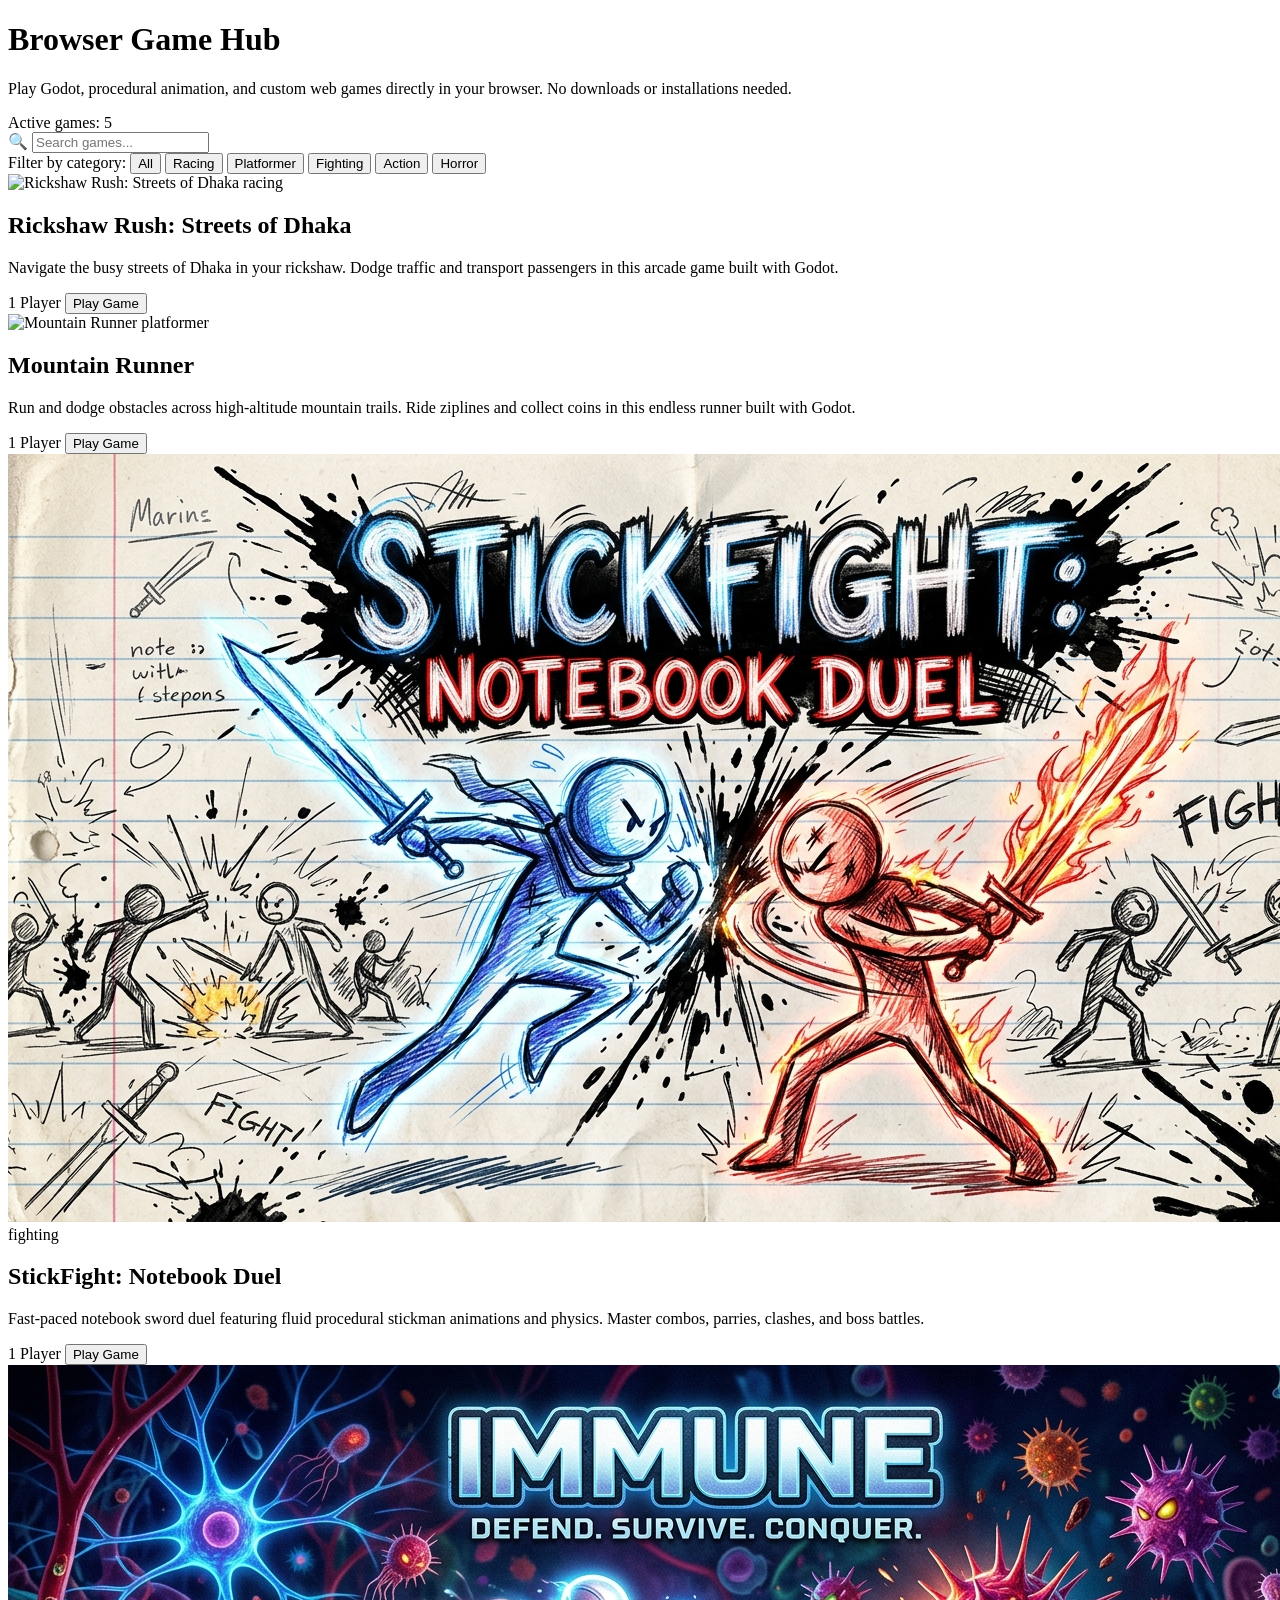
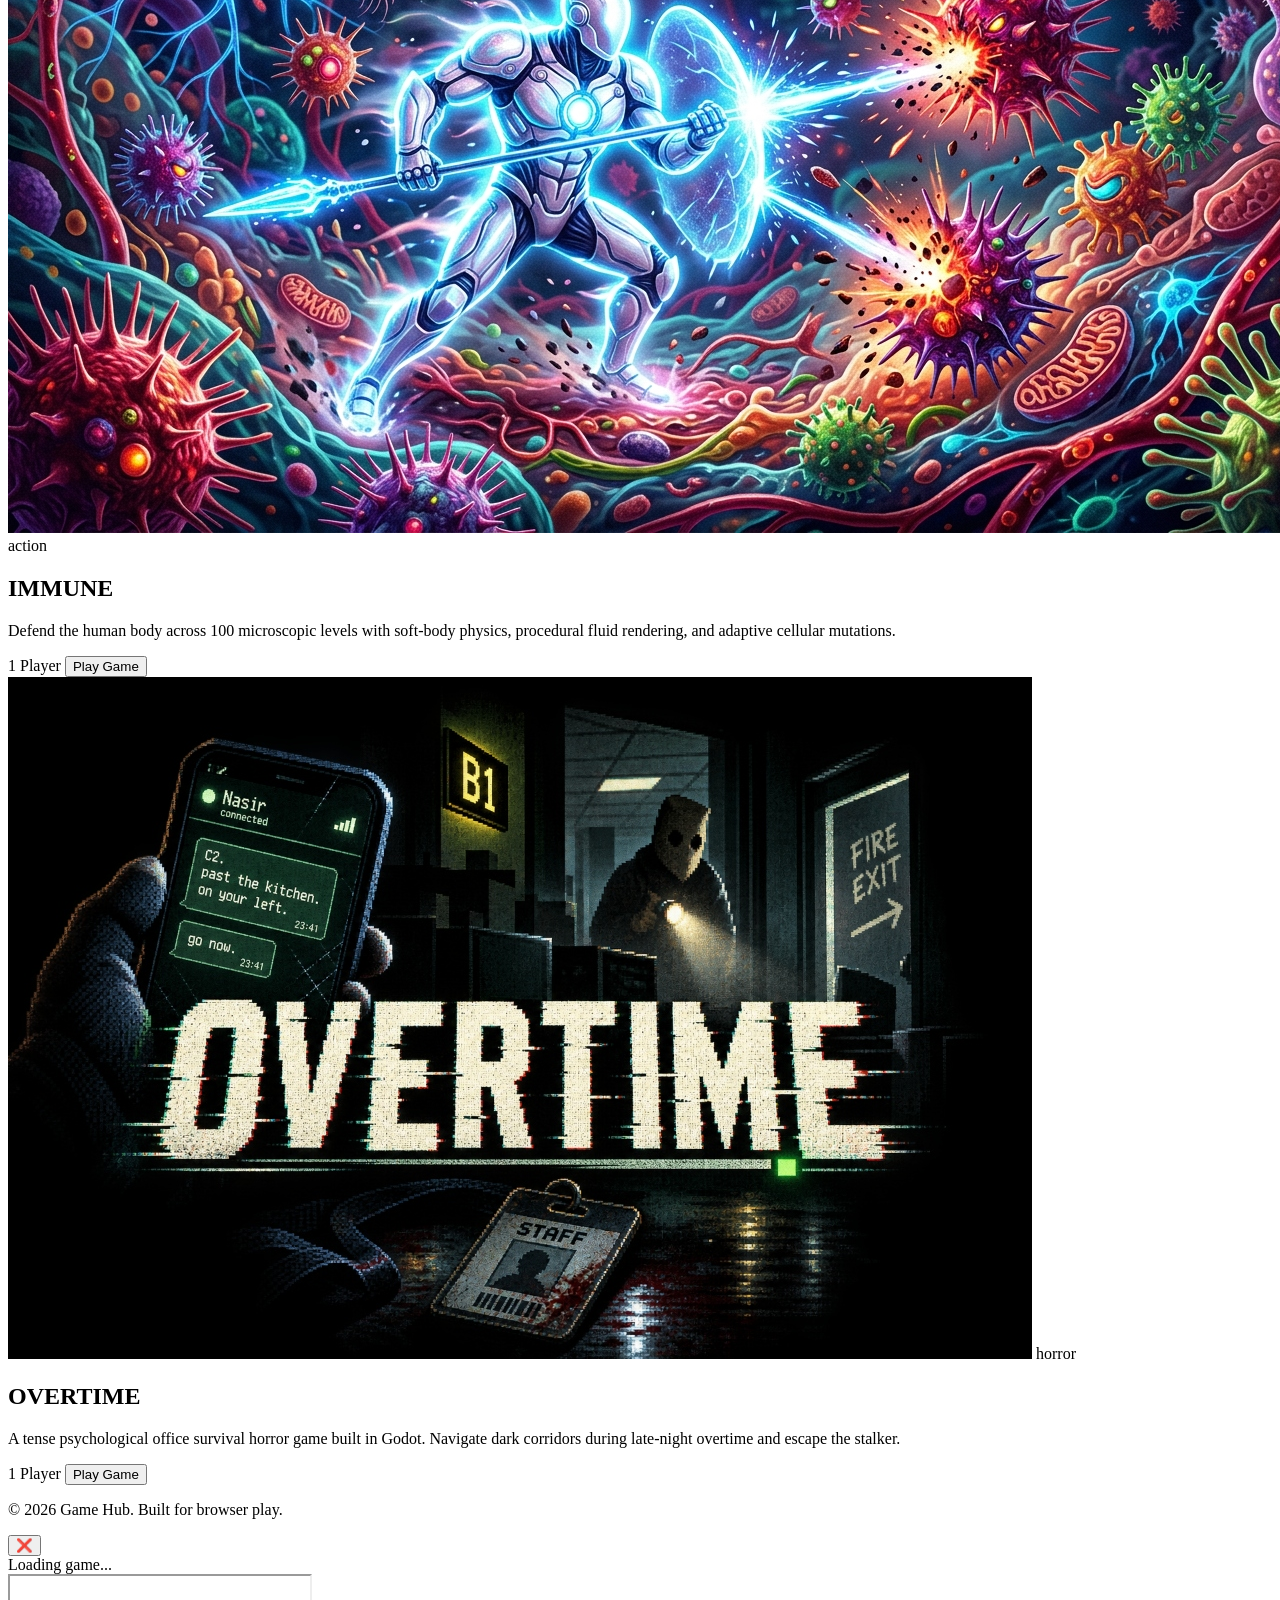
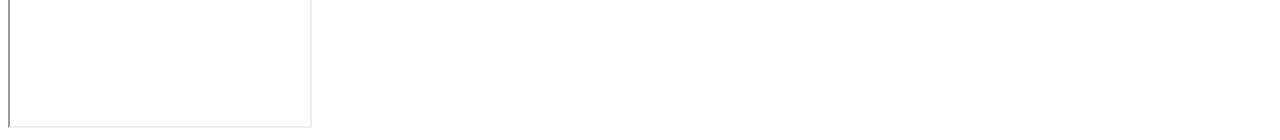
==== index.html @ 282339dc "Add Immune, StickFight, and OVERTIME games to Game Hub with updated covers and server fixes" ====
<!DOCTYPE html>
<html lang="en">
<head>
  <meta charset="UTF-8">
  <meta name="viewport" content="width=device-width, initial-scale=1.0">
  <meta name="description" content="Play Godot, procedural animation, and custom web games directly in your browser. A clean, modern hub for game creators and players.">
  <meta name="author" content="Game Hub Developer">
  <title>Browser Game Hub</title>
  
  <!-- Clean Favicon -->
  <link rel="icon" type="image/png" href="Rick crash/rikcrash.icon.png">
  
  <!-- Clean Inter Font -->
  <link rel="stylesheet" href="https://fonts.googleapis.com/css2?family=Inter:wght@400;500;600;700&display=swap">
  
  <!-- CSS Stylesheet -->
  <link rel="stylesheet" href="styles.css">
</head>
<body>
  
  <div class="container">
    <!-- Header -->
    <header>
      <h1>Browser Game Hub</h1>
      <p class="subtitle">Play Godot, procedural animation, and custom web games directly in your browser. No downloads or installations needed.</p>
    </header>

    <!-- Status Bar -->
    <section class="arcade-status-bar" aria-label="System status">
      <div class="live-stats">
        Active games: <span id="activeCount">5</span>
      </div>
    </section>

    <!-- Search and Filters -->
    <section class="control-panel" aria-label="Search and filter controls">
      <div class="search-wrapper">
        <span class="search-icon">🔍</span>
        <input type="text" id="searchInput" class="search-input" placeholder="Search games..." aria-label="Search games by title, description or category">
      </div>
      
      <div class="category-filters">
        <span class="filter-label">Filter by category:</span>
        <button class="arcade-btn active" data-category="all">All</button>
        <button class="arcade-btn" data-category="racing">Racing</button>
        <button class="arcade-btn" data-category="platformer">Platformer</button>
        <button class="arcade-btn" data-category="fighting">Fighting</button>
        <button class="arcade-btn" data-category="action">Action</button>
        <button class="arcade-btn" data-category="horror">Horror</button>
      </div>
    </section>

    <!-- Dynamic Grid of Game Cards -->
    <main class="game-grid" id="gameGrid" aria-label="Available games">
      <!-- Game cards will be injected here via app.js -->
    </main>

    <!-- Footer -->
    <footer>
      <p>© 2026 Game Hub. Built for browser play.</p>
    </footer>
  </div>

  <!-- Game Play Modal Overlay -->
  <div class="modal-overlay" id="modalOverlay" role="dialog" aria-modal="true" aria-hidden="true" aria-labelledby="cabinetTitle">
    <div class="arcade-cabinet-container">
      
      <!-- Modal Close Button -->
      <div class="cabinet-header">
        <button class="cabinet-btn" id="btnCloseModal" title="Close" aria-label="Close game overlay">❌</button>
      </div>

      <!-- Play Screen Iframe -->
      <div class="cabinet-screen-wrapper">
        <div class="cabinet-loading" id="cabinetLoading">
          <div class="loader-spinner"></div>
          <div class="loader-text">Loading game...</div>
        </div>
        <iframe src="about:blank" id="gameIframe" class="game-iframe" allow="autoplay; fullscreen; gamepad" tabindex="0"></iframe>
      </div>

    </div>
  </div>

  <!-- Main Application Logic -->
  <script src="app.js"></script>
</body>
</html>
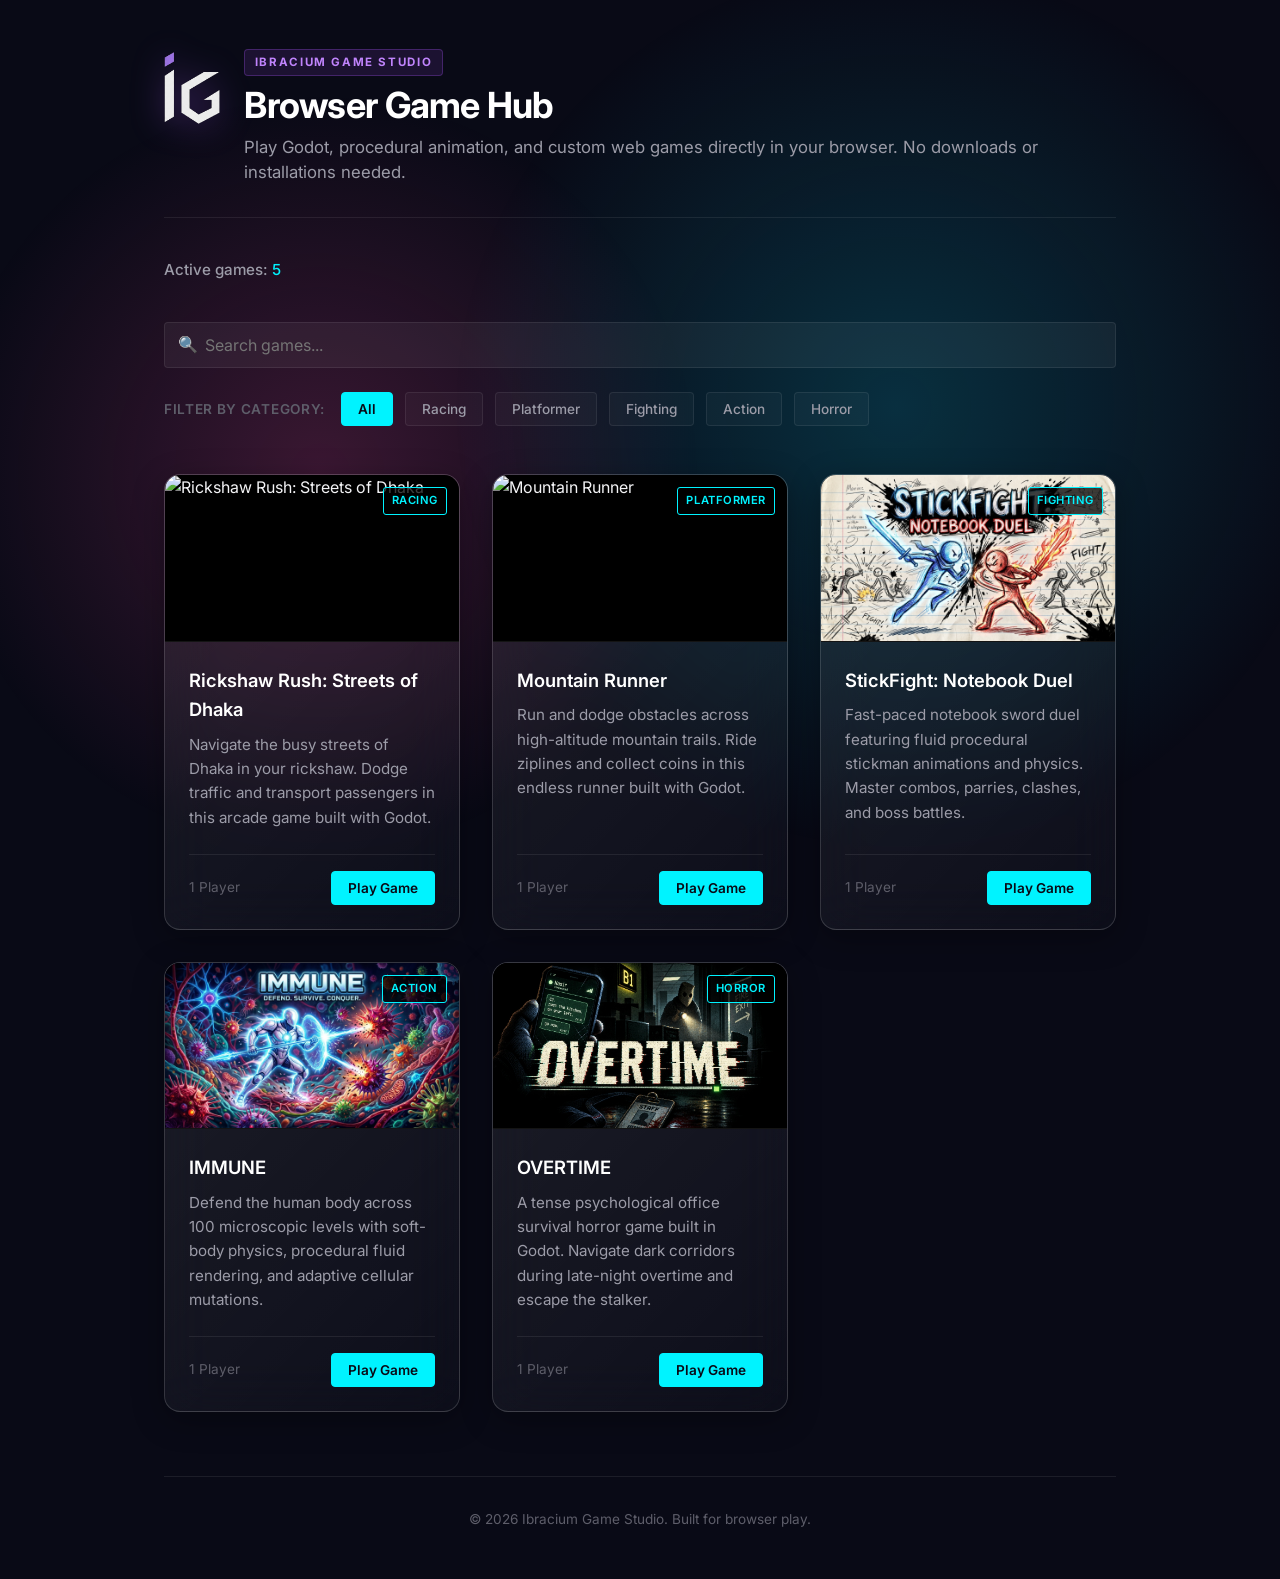
==== commit 6b4d60a4: "Add Ibracium Game Studio branding, meta icons, and responsive header" ====
--- a/index.html
+++ b/index.html
@@ -7,8 +7,18 @@
   <meta name="author" content="Game Hub Developer">
   <title>Browser Game Hub</title>
   
-  <!-- Clean Favicon -->
-  <link rel="icon" type="image/png" href="Rick crash/rikcrash.icon.png">
+  <!-- Meta Icons & Favicons -->
+  <link rel="icon" type="image/png" sizes="32x32" href="favicon-32x32.png">
+  <link rel="icon" type="image/png" sizes="192x192" href="favicon-192x192.png">
+  <link rel="apple-touch-icon" sizes="180x180" href="apple-touch-icon.png">
+  <link rel="shortcut icon" href="favicon.ico">
+
+  <!-- Open Graph & Meta Media -->
+  <meta property="og:title" content="Browser Game Hub - Ibracium Game Studio">
+  <meta property="og:description" content="Play Godot, procedural animation, and custom web games directly in your browser.">
+  <meta property="og:image" content="ibracium-logo.png">
+  <meta name="twitter:card" content="summary_large_image">
+  <meta name="twitter:image" content="ibracium-logo.png">
   
   <!-- Clean Inter Font -->
   <link rel="stylesheet" href="https://fonts.googleapis.com/css2?family=Inter:wght@400;500;600;700&display=swap">
@@ -20,9 +30,17 @@
   
   <div class="container">
     <!-- Header -->
-    <header>
-      <h1>Browser Game Hub</h1>
-      <p class="subtitle">Play Godot, procedural animation, and custom web games directly in your browser. No downloads or installations needed.</p>
+    <header class="hub-header">
+      <div class="header-brand">
+        <div class="header-logo-box">
+          <img src="ibracium-mark.png" alt="Ibracium Game Studio" class="header-logo">
+        </div>
+        <div class="header-content">
+          <div class="studio-badge">IBRACIUM GAME STUDIO</div>
+          <h1>Browser Game Hub</h1>
+          <p class="subtitle">Play Godot, procedural animation, and custom web games directly in your browser. No downloads or installations needed.</p>
+        </div>
+      </div>
     </header>
 
     <!-- Status Bar -->
@@ -57,7 +75,7 @@
 
     <!-- Footer -->
     <footer>
-      <p>© 2026 Game Hub. Built for browser play.</p>
+      <p>© 2026 Ibracium Game Studio. Built for browser play.</p>
     </footer>
   </div>
 
--- a/styles.css
+++ b/styles.css
@@ -0,0 +1,649 @@
+/* Import clean, readable font */
+@import url('https://fonts.googleapis.com/css2?family=Inter:wght@400;500;600;700&display=swap');
+
+:root {
+  /* Flat Color System */
+  --bg-main: #090a16; /* Deep midnight navy blue */
+  --bg-card: rgba(255, 255, 255, 0.03);
+  --bg-input: rgba(255, 255, 255, 0.05);
+  --border-color: rgba(255, 255, 255, 0.08);
+  
+  /* Single Accent Color */
+  --accent-color: #00f3ff;
+  --accent-hover: #00b8c7;
+  
+  /* Text System */
+  --text-main: #f3f3f5;
+  --text-secondary: #9c9ca8;
+  --text-muted: #5e5e6a;
+  
+  /* Fonts */
+  --font-family: 'Inter', system-ui, -apple-system, BlinkMacSystemFont, "Segoe UI", Roboto, sans-serif;
+}
+
+* {
+  box-sizing: border-box;
+  margin: 0;
+  padding: 0;
+}
+
+body {
+  background-color: var(--bg-main);
+  color: var(--text-main);
+  font-family: var(--font-family);
+  font-size: 16px;
+  line-height: 1.6;
+  overflow-x: hidden;
+  position: relative;
+  min-height: 100vh;
+}
+
+/* Glowing background blobs for glass refraction */
+body::before {
+  content: "";
+  position: fixed;
+  top: 10%;
+  left: -5%;
+  width: 60vw;
+  height: 60vw;
+  background: radial-gradient(circle, rgba(236, 72, 153, 0.22) 0%, rgba(236, 72, 153, 0) 70%); /* Glowing pink/magenta blob */
+  z-index: -2;
+  pointer-events: none;
+}
+
+body::after {
+  content: "";
+  position: fixed;
+  bottom: 5%;
+  right: -5%;
+  width: 70vw;
+  height: 70vw;
+  background: radial-gradient(circle, rgba(6, 182, 212, 0.22) 0%, rgba(6, 182, 212, 0) 70%); /* Glowing cyan/teal blob */
+  z-index: -1;
+  pointer-events: none;
+}
+
+/* Custom Scrollbar - Flat Style */
+::-webkit-scrollbar {
+  width: 8px;
+}
+::-webkit-scrollbar-track {
+  background: var(--bg-main);
+}
+::-webkit-scrollbar-thumb {
+  background: var(--border-color);
+}
+::-webkit-scrollbar-thumb:hover {
+  background: var(--accent-color);
+}
+
+/* Main Container */
+.container {
+  max-width: 1000px;
+  margin: 0 auto;
+  padding: 3rem 1.5rem;
+  position: relative;
+  z-index: 1; /* Renders above the fixed background orbs */
+}
+
+/* Header & Studio Brand */
+header, .hub-header {
+  margin-bottom: 2.5rem;
+  padding-bottom: 2rem;
+  border-bottom: 1px solid var(--border-color);
+}
+
+.header-brand {
+  display: flex;
+  align-items: flex-start;
+  gap: 1.5rem;
+}
+
+.header-logo-box {
+  flex-shrink: 0;
+  display: flex;
+  align-items: center;
+  justify-content: center;
+  padding-top: 0.25rem;
+}
+
+.header-logo {
+  height: 72px;
+  width: auto;
+  aspect-ratio: 211 / 270;
+  object-fit: contain;
+  filter: drop-shadow(0 4px 16px rgba(168, 85, 247, 0.35));
+  transition: transform 0.25s ease, filter 0.25s ease;
+  user-select: none;
+}
+
+.header-logo:hover {
+  transform: translateY(-2px) scale(1.05);
+  filter: drop-shadow(0 6px 22px rgba(168, 85, 247, 0.55));
+}
+
+.header-content {
+  flex: 1;
+  min-width: 0;
+}
+
+.studio-badge {
+  display: inline-block;
+  font-size: 0.72rem;
+  font-weight: 700;
+  letter-spacing: 0.14em;
+  color: #c084fc;
+  background: rgba(168, 85, 247, 0.12);
+  border: 1px solid rgba(168, 85, 247, 0.28);
+  padding: 0.2rem 0.6rem;
+  border-radius: 4px;
+  margin-bottom: 0.5rem;
+  text-transform: uppercase;
+}
+
+h1 {
+  font-size: 2.25rem;
+  font-weight: 700;
+  color: #ffffff;
+  margin-bottom: 0.5rem;
+  letter-spacing: -0.02em;
+  line-height: 1.2;
+}
+
+.subtitle {
+  font-size: 1.05rem;
+  color: var(--text-secondary);
+  line-height: 1.5;
+}
+
+@media (max-width: 768px) {
+  header, .hub-header {
+    margin-bottom: 2rem;
+    padding-bottom: 1.5rem;
+  }
+
+  .header-logo-box,
+  .header-logo {
+    display: none !important;
+  }
+
+  .studio-badge {
+    font-size: 0.68rem;
+    padding: 0.15rem 0.5rem;
+    margin-bottom: 0.4rem;
+  }
+
+  h1 {
+    font-size: 1.75rem;
+    margin-bottom: 0.4rem;
+  }
+
+  .subtitle {
+    font-size: 0.95rem;
+  }
+}
+
+/* Stats Bar */
+.arcade-status-bar {
+  display: flex;
+  justify-content: space-between;
+  align-items: center;
+  margin-bottom: 2.5rem;
+  font-size: 0.95rem;
+  color: var(--text-secondary);
+}
+
+.live-stats {
+  font-weight: 500;
+}
+
+.live-stats span {
+  color: var(--accent-color);
+}
+
+/* Controls: Search and Filters */
+.control-panel {
+  margin-bottom: 3rem;
+  display: flex;
+  flex-direction: column;
+  gap: 1.5rem;
+}
+
+.search-wrapper {
+  position: relative;
+  width: 100%;
+}
+
+.search-input {
+  width: 100%;
+  background-color: var(--bg-input);
+  border: 1px solid var(--border-color);
+  border-radius: 4px;
+  color: #ffffff;
+  font-family: var(--font-family);
+  font-size: 1rem;
+  padding: 0.75rem 1rem 0.75rem 2.5rem;
+  outline: none;
+  transition: border-color 0.2s ease;
+}
+
+.search-input:focus {
+  border-color: var(--accent-color);
+}
+
+.search-icon {
+  position: absolute;
+  left: 0.9rem;
+  top: 50%;
+  transform: translateY(-50%);
+  color: var(--text-muted);
+  font-size: 1rem;
+}
+
+/* Category Filter Tabs */
+.category-filters {
+  display: flex;
+  flex-wrap: wrap;
+  gap: 0.75rem;
+  align-items: center;
+}
+
+.filter-label {
+  font-size: 0.85rem;
+  font-weight: 600;
+  color: var(--text-muted);
+  text-transform: uppercase;
+  letter-spacing: 0.05em;
+  margin-right: 0.25rem;
+}
+
+.arcade-btn {
+  font-family: var(--font-family);
+  font-size: 0.85rem;
+  font-weight: 500;
+  padding: 0.5rem 1rem;
+  border: 1px solid var(--border-color);
+  border-radius: 4px;
+  background-color: var(--bg-card);
+  color: var(--text-secondary);
+  cursor: pointer;
+  outline: none;
+  transition: all 0.2s ease;
+}
+
+.arcade-btn:hover {
+  border-color: var(--accent-color);
+  color: #ffffff;
+}
+
+.arcade-btn.active {
+  background-color: var(--accent-color);
+  border-color: var(--accent-color);
+  color: var(--bg-main);
+  font-weight: 600;
+}
+
+/* Game Grid */
+.game-grid {
+  display: grid;
+  grid-template-columns: repeat(auto-fill, minmax(290px, 1fr));
+  gap: 2rem;
+  margin-bottom: 4rem;
+}
+
+/* Glassmorphic Game Card */
+.game-card {
+  background: linear-gradient(135deg, rgba(255, 255, 255, 0.08) 0%, rgba(255, 255, 255, 0.02) 100%);
+  backdrop-filter: blur(25px);
+  -webkit-backdrop-filter: blur(25px);
+  border: 1px solid rgba(255, 255, 255, 0.16);
+  border-radius: 16px;
+  display: flex;
+  flex-direction: column;
+  overflow: hidden;
+  transition: all 0.3s cubic-bezier(0.25, 0.8, 0.25, 1);
+  box-shadow: 0 8px 32px 0 rgba(0, 0, 0, 0.3);
+}
+
+.game-card:hover {
+  background: linear-gradient(135deg, rgba(255, 255, 255, 0.14) 0%, rgba(255, 255, 255, 0.04) 100%);
+  border-color: rgba(255, 255, 255, 0.35);
+  transform: translateY(-4px);
+  box-shadow: 0 12px 40px 0 rgba(0, 243, 255, 0.15);
+}
+
+/* Game Thumbnail */
+.game-thumbnail-wrapper {
+  position: relative;
+  width: 100%;
+  padding-top: 56.25%; /* 16:9 Aspect Ratio */
+  background-color: #000000;
+  border-bottom: 1px solid var(--border-color);
+  overflow: hidden;
+}
+
+.game-thumbnail {
+  position: absolute;
+  top: 0;
+  left: 0;
+  width: 100%;
+  height: 100%;
+  object-fit: cover;
+}
+
+.game-genre-badge {
+  position: absolute;
+  top: 0.75rem;
+  right: 0.75rem;
+  background-color: rgba(0, 0, 0, 0.75);
+  border: 1px solid var(--accent-color);
+  color: var(--accent-color);
+  padding: 0.25rem 0.5rem;
+  font-size: 0.7rem;
+  font-weight: 600;
+  text-transform: uppercase;
+  border-radius: 3px;
+  letter-spacing: 0.05em;
+}
+
+/* Game Info */
+.game-info {
+  padding: 1.5rem;
+  display: flex;
+  flex-direction: column;
+  flex-grow: 1;
+}
+
+.game-title {
+  font-size: 1.15rem;
+  font-weight: 600;
+  color: #ffffff;
+  margin-bottom: 0.5rem;
+}
+
+.game-description {
+  color: var(--text-secondary);
+  font-size: 0.95rem;
+  margin-bottom: 1.5rem;
+  flex-grow: 1;
+}
+
+.game-meta {
+  display: flex;
+  justify-content: space-between;
+  align-items: center;
+  padding-top: 1rem;
+  border-top: 1px solid var(--border-color);
+}
+
+.game-players {
+  font-size: 0.85rem;
+  color: var(--text-muted);
+}
+
+.game-play-btn {
+  font-family: var(--font-family);
+  font-size: 0.85rem;
+  font-weight: 600;
+  padding: 0.5rem 1rem;
+  background-color: var(--accent-color);
+  border: 1px solid var(--accent-color);
+  border-radius: 4px;
+  color: var(--bg-main);
+  cursor: pointer;
+  transition: all 0.2s ease;
+}
+
+.game-play-btn:hover {
+  background-color: var(--accent-hover);
+  border-color: var(--accent-hover);
+}
+
+/* Empty State */
+.no-results {
+  grid-column: 1 / -1;
+  text-align: center;
+  padding: 4rem 2rem;
+  border: 1px dashed var(--border-color);
+  border-radius: 6px;
+  color: var(--text-secondary);
+}
+
+.no-results-icon {
+  font-size: 2rem;
+  margin-bottom: 1rem;
+}
+
+/* Developer Guide Panel - Modernized */
+.dev-info-box {
+  background-color: var(--bg-card);
+  border: 1px solid var(--border-color);
+  border-radius: 6px;
+  padding: 2rem;
+  margin-bottom: 3rem;
+}
+
+.dev-info-box h3 {
+  font-size: 1.1rem;
+  font-weight: 600;
+  color: #ffffff;
+  margin-bottom: 1rem;
+}
+
+.dev-info-box p {
+  font-size: 0.95rem;
+  color: var(--text-secondary);
+  margin-bottom: 1rem;
+}
+
+.dev-info-box ol {
+  padding-left: 1.25rem;
+  margin-bottom: 1.5rem;
+  font-size: 0.95rem;
+  color: var(--text-secondary);
+}
+
+.dev-info-box li {
+  margin-bottom: 0.5rem;
+}
+
+.dev-info-box code {
+  font-family: monospace;
+  background-color: var(--bg-main);
+  color: var(--accent-color);
+  padding: 0.15rem 0.4rem;
+  border-radius: 3px;
+  font-size: 0.85rem;
+}
+
+.dev-info-box pre {
+  background-color: var(--bg-main);
+  border: 1px solid var(--border-color);
+  border-radius: 4px;
+  color: var(--text-main);
+  font-size: 0.85rem;
+  padding: 1rem;
+  overflow-x: auto;
+}
+
+/* Footer */
+footer {
+  text-align: center;
+  padding-top: 2rem;
+  border-top: 1px solid var(--border-color);
+  color: var(--text-muted);
+  font-size: 0.85rem;
+}
+
+/* Clean Full-Screen Modal Overlay */
+.modal-overlay {
+  position: fixed;
+  top: 0;
+  left: 0;
+  width: 100%;
+  height: 100%;
+  background-color: rgba(18, 16, 20, 0.95);
+  z-index: 1000;
+  display: flex;
+  justify-content: center;
+  align-items: center;
+  opacity: 0;
+  pointer-events: none;
+  transition: opacity 0.25s ease;
+}
+
+.modal-overlay.active {
+  opacity: 1;
+  pointer-events: auto;
+}
+
+/* Cabinet Container */
+.arcade-cabinet-container {
+  width: 90vw;
+  height: 85vh;
+  max-width: 1200px;
+  background-color: #000000;
+  border: 1px solid var(--border-color);
+  border-radius: 6px;
+  position: relative;
+  display: flex;
+  flex-direction: column;
+  overflow: hidden;
+  transform: scale(0.95);
+  transition: transform 0.25s ease;
+}
+
+.modal-overlay.active .arcade-cabinet-container {
+  transform: scale(1);
+}
+
+/* Modal Close Button */
+.cabinet-header {
+  position: absolute;
+  top: 1.25rem;
+  right: 1.25rem;
+  z-index: 1001;
+}
+
+.cabinet-btn {
+  background-color: rgba(28, 28, 33, 0.8);
+  border: 1px solid var(--border-color);
+  border-radius: 50%;
+  width: 44px;
+  height: 44px;
+  color: #ffffff;
+  font-size: 1.1rem;
+  cursor: pointer;
+  display: flex;
+  justify-content: center;
+  align-items: center;
+  transition: all 0.2s ease;
+}
+
+.cabinet-btn:hover {
+  border-color: var(--accent-color);
+  color: var(--accent-color);
+}
+
+/* Hide standard title and fullscreen controls */
+.cabinet-title, 
+#btnFullscreen {
+  display: none !important;
+}
+
+/* Screen Wrapper */
+.cabinet-screen-wrapper {
+  position: relative;
+  width: 100%;
+  height: 100%;
+  background-color: #000000;
+}
+
+.game-iframe {
+  position: absolute;
+  top: 0;
+  left: 0;
+  width: 100%;
+  height: 100%;
+  border: none;
+}
+
+/* Loading screen */
+.cabinet-loading {
+  position: absolute;
+  top: 0;
+  left: 0;
+  width: 100%;
+  height: 100%;
+  background-color: var(--bg-main);
+  display: flex;
+  flex-direction: column;
+  justify-content: center;
+  align-items: center;
+  z-index: 5;
+  transition: opacity 0.3s ease;
+}
+
+.cabinet-loading.hidden {
+  opacity: 0;
+  pointer-events: none;
+}
+
+.loader-spinner {
+  width: 40px;
+  height: 40px;
+  border: 3px solid var(--border-color);
+  border-top-color: var(--accent-color);
+  border-radius: 50%;
+  animation: spin 0.8s linear infinite;
+  margin-bottom: 1rem;
+}
+
+.loader-text {
+  font-size: 0.95rem;
+  font-weight: 500;
+  color: var(--text-secondary);
+}
+
+/* Unused panel hidden */
+.cabinet-panel-bottom {
+  display: none !important;
+}
+
+/* Animations */
+@keyframes spin {
+  100% { transform: rotate(360deg); }
+}
+
+/* Responsive adjustments */
+@media (max-width: 768px) {
+  .container {
+    padding: 2rem 1rem;
+  }
+
+  h1 {
+    font-size: 1.75rem;
+  }
+
+  .control-panel {
+    gap: 1rem;
+  }
+
+  .game-grid {
+    grid-template-columns: 1fr;
+    gap: 1.5rem;
+  }
+
+  .arcade-cabinet-container {
+    width: 100vw;
+    height: 100vh;
+    max-width: 100%;
+    border: none;
+    border-radius: 0;
+  }
+
+  .cabinet-btn {
+    top: 1rem;
+    right: 1rem;
+  }
+}
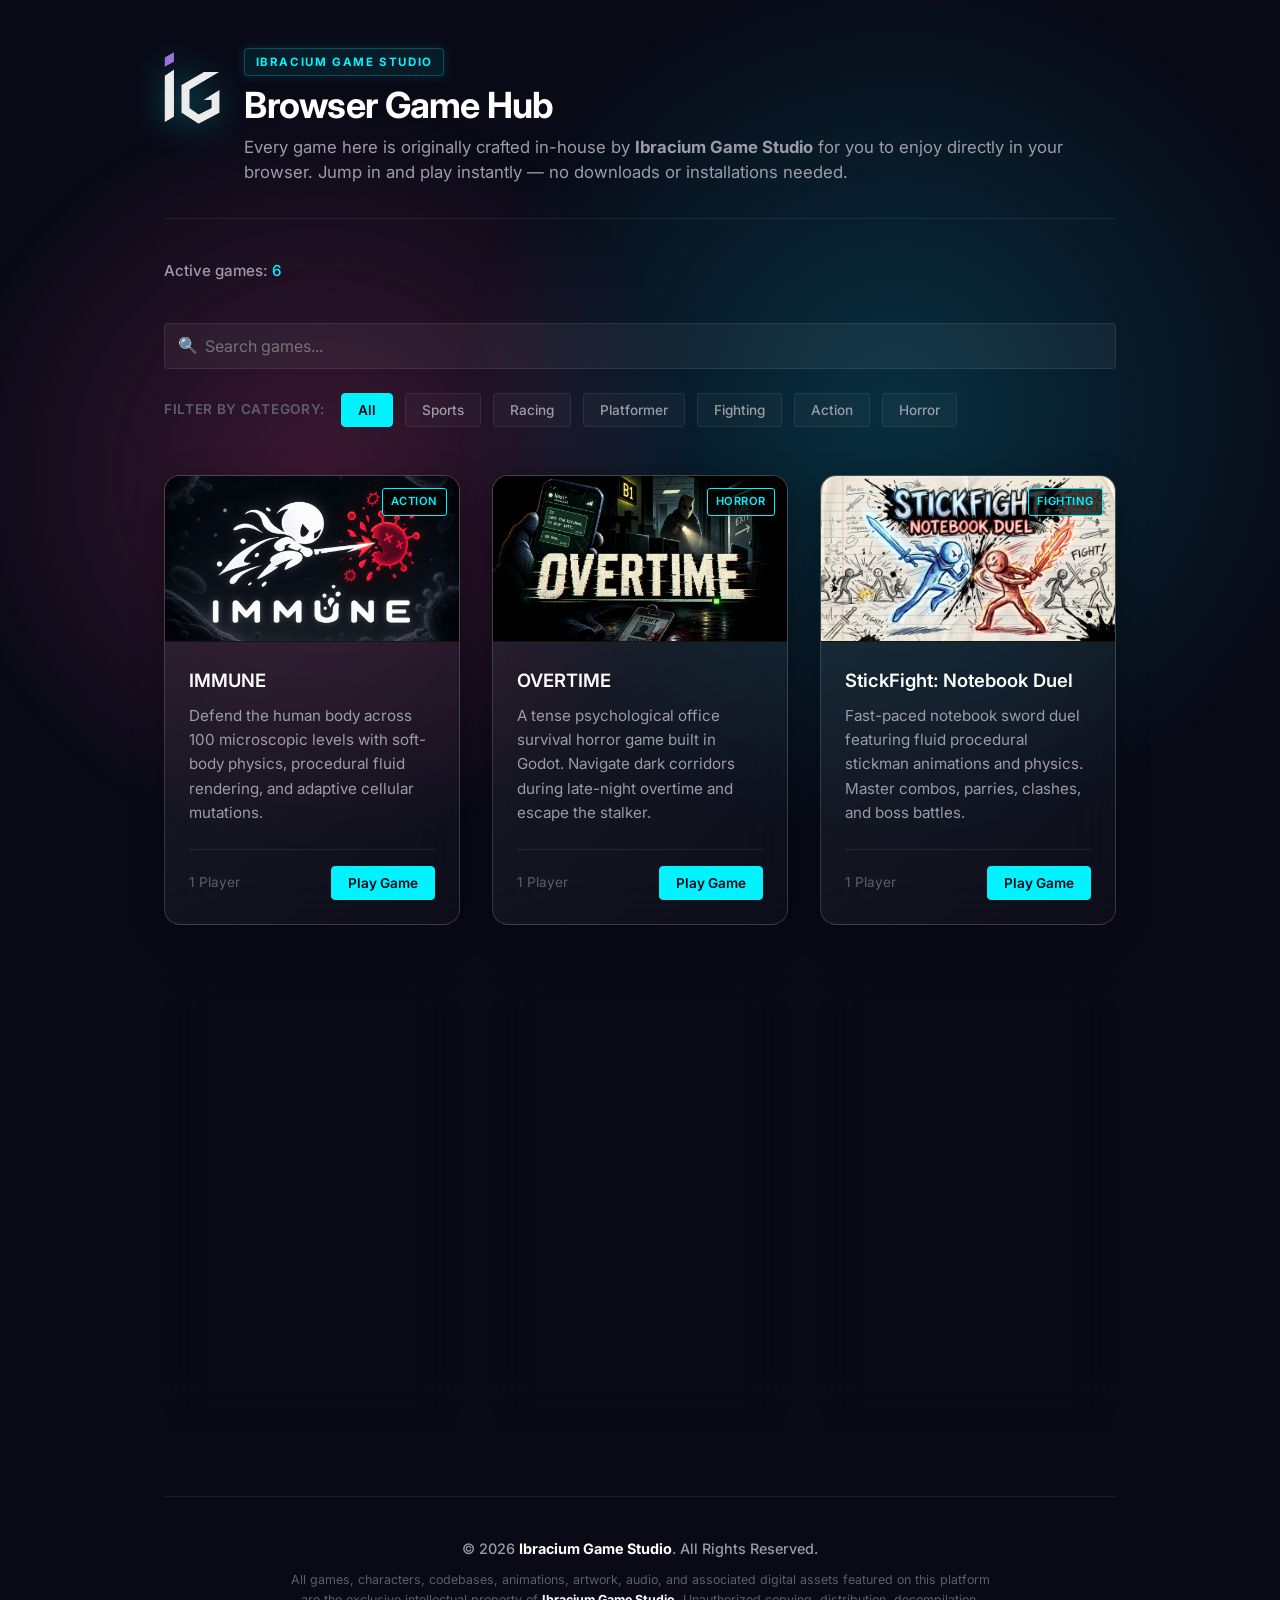
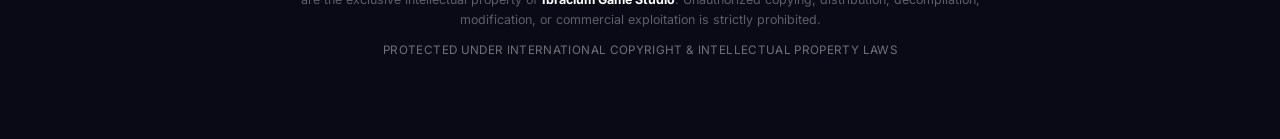
==== commit af509ebb: "Update app.js, index.html, styles.css; add tiny_goal game" ====
--- a/index.html
+++ b/index.html
@@ -3,9 +3,9 @@
 <head>
   <meta charset="UTF-8">
   <meta name="viewport" content="width=device-width, initial-scale=1.0">
-  <meta name="description" content="Play Godot, procedural animation, and custom web games directly in your browser. A clean, modern hub for game creators and players.">
-  <meta name="author" content="Game Hub Developer">
-  <title>Browser Game Hub</title>
+  <meta name="description" content="Original browser games created and developed by Ibracium Game Studio. Play Godot and custom web games directly in your browser with no downloads needed.">
+  <meta name="author" content="Ibracium Game Studio">
+  <title>Browser Game Hub - Ibracium Game Studio</title>
   
   <!-- Meta Icons & Favicons -->
   <link rel="icon" type="image/png" sizes="32x32" href="favicon-32x32.png">
@@ -15,7 +15,7 @@
 
   <!-- Open Graph & Meta Media -->
   <meta property="og:title" content="Browser Game Hub - Ibracium Game Studio">
-  <meta property="og:description" content="Play Godot, procedural animation, and custom web games directly in your browser.">
+  <meta property="og:description" content="Original games handcrafted by Ibracium Game Studio for you to play directly in your browser.">
   <meta property="og:image" content="ibracium-logo.png">
   <meta name="twitter:card" content="summary_large_image">
   <meta name="twitter:image" content="ibracium-logo.png">
@@ -38,7 +38,7 @@
         <div class="header-content">
           <div class="studio-badge">IBRACIUM GAME STUDIO</div>
           <h1>Browser Game Hub</h1>
-          <p class="subtitle">Play Godot, procedural animation, and custom web games directly in your browser. No downloads or installations needed.</p>
+          <p class="subtitle">Every game here is originally crafted in-house by <strong>Ibracium Game Studio</strong> for you to enjoy directly in your browser. Jump in and play instantly — no downloads or installations needed.</p>
         </div>
       </div>
     </header>
@@ -46,7 +46,7 @@
     <!-- Status Bar -->
     <section class="arcade-status-bar" aria-label="System status">
       <div class="live-stats">
-        Active games: <span id="activeCount">5</span>
+        Active games: <span id="activeCount">6</span>
       </div>
     </section>
 
@@ -60,6 +60,7 @@
       <div class="category-filters">
         <span class="filter-label">Filter by category:</span>
         <button class="arcade-btn active" data-category="all">All</button>
+        <button class="arcade-btn" data-category="sports">Sports</button>
         <button class="arcade-btn" data-category="racing">Racing</button>
         <button class="arcade-btn" data-category="platformer">Platformer</button>
         <button class="arcade-btn" data-category="fighting">Fighting</button>
@@ -74,8 +75,14 @@
     </main>
 
     <!-- Footer -->
-    <footer>
-      <p>© 2026 Ibracium Game Studio. Built for browser play.</p>
+    <footer class="hub-footer">
+      <div class="footer-content">
+        <p class="copyright">© 2026 <strong>Ibracium Game Studio</strong>. All Rights Reserved.</p>
+        <p class="disclaimer">All games, characters, codebases, animations, artwork, audio, and associated digital assets featured on this platform are the exclusive intellectual property of <strong>Ibracium Game Studio</strong>. Unauthorized copying, distribution, decompilation, modification, or commercial exploitation is strictly prohibited.</p>
+        <p class="legal-links">
+          <span>Protected under International Copyright &amp; Intellectual Property Laws</span>
+        </p>
+      </div>
     </footer>
   </div>
 
--- a/styles.css
+++ b/styles.css
@@ -112,14 +112,14 @@
   width: auto;
   aspect-ratio: 211 / 270;
   object-fit: contain;
-  filter: drop-shadow(0 4px 16px rgba(168, 85, 247, 0.35));
+  filter: drop-shadow(0 4px 16px rgba(0, 243, 255, 0.35));
   transition: transform 0.25s ease, filter 0.25s ease;
   user-select: none;
 }
 
 .header-logo:hover {
   transform: translateY(-2px) scale(1.05);
-  filter: drop-shadow(0 6px 22px rgba(168, 85, 247, 0.55));
+  filter: drop-shadow(0 6px 22px rgba(0, 243, 255, 0.6));
 }
 
 .header-content {
@@ -128,17 +128,19 @@
 }
 
 .studio-badge {
-  display: inline-block;
+  display: inline-flex;
+  align-items: center;
   font-size: 0.72rem;
   font-weight: 700;
   letter-spacing: 0.14em;
-  color: #c084fc;
-  background: rgba(168, 85, 247, 0.12);
-  border: 1px solid rgba(168, 85, 247, 0.28);
-  padding: 0.2rem 0.6rem;
+  color: var(--accent-color);
+  background: rgba(0, 243, 255, 0.08);
+  border: 1px solid rgba(0, 243, 255, 0.25);
+  padding: 0.22rem 0.65rem;
   border-radius: 4px;
   margin-bottom: 0.5rem;
   text-transform: uppercase;
+  box-shadow: 0 0 12px rgba(0, 243, 255, 0.15);
 }
 
 h1 {
@@ -467,12 +469,45 @@
 }
 
 /* Footer */
-footer {
+footer, .hub-footer {
   text-align: center;
-  padding-top: 2rem;
+  padding-top: 2.5rem;
+  padding-bottom: 2rem;
   border-top: 1px solid var(--border-color);
   color: var(--text-muted);
   font-size: 0.85rem;
+}
+
+.hub-footer .footer-content {
+  max-width: 720px;
+  margin: 0 auto;
+  display: flex;
+  flex-direction: column;
+  gap: 0.65rem;
+}
+
+.hub-footer .copyright {
+  color: var(--text-secondary);
+  font-size: 0.9rem;
+  font-weight: 500;
+}
+
+.hub-footer .copyright strong,
+.hub-footer .disclaimer strong {
+  color: #ffffff;
+}
+
+.hub-footer .disclaimer {
+  color: var(--text-muted);
+  font-size: 0.78rem;
+  line-height: 1.6;
+}
+
+.hub-footer .legal-links {
+  font-size: 0.73rem;
+  color: #71717a;
+  letter-spacing: 0.03em;
+  text-transform: uppercase;
 }
 
 /* Clean Full-Screen Modal Overlay */
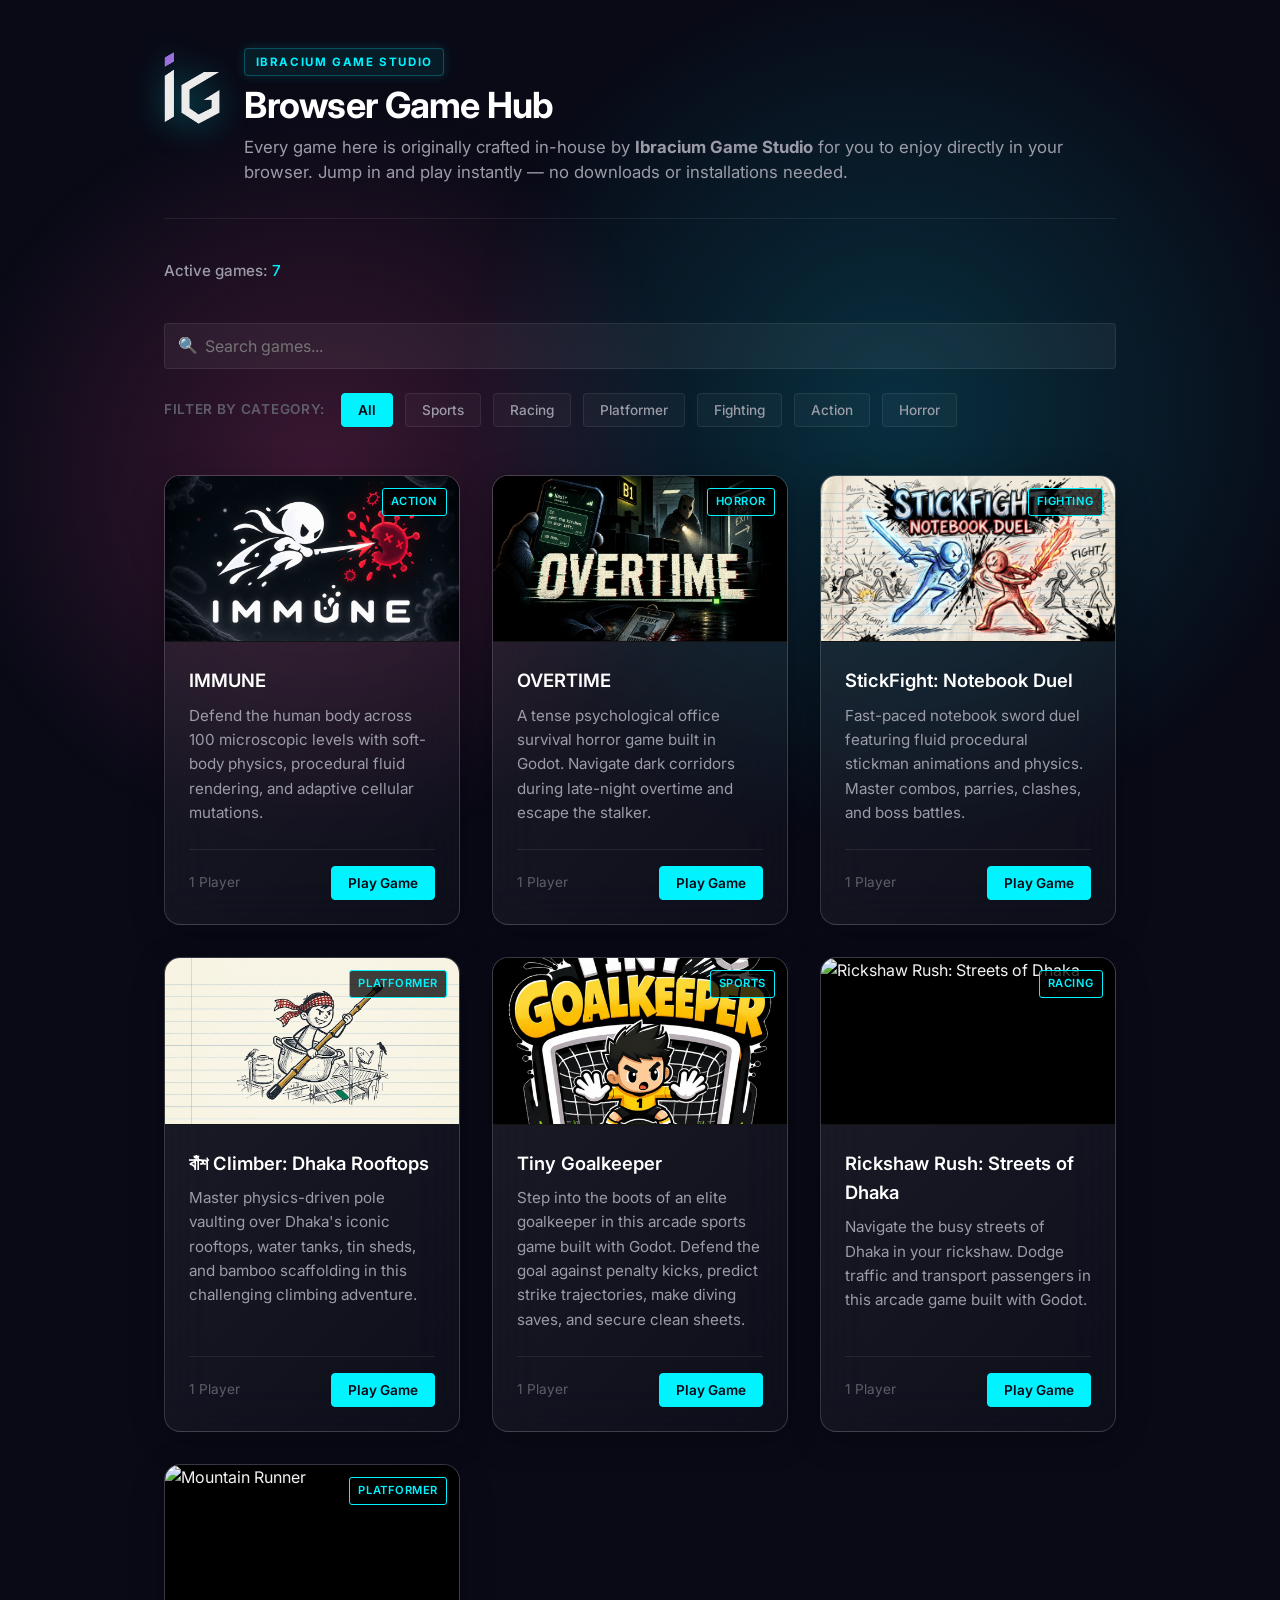
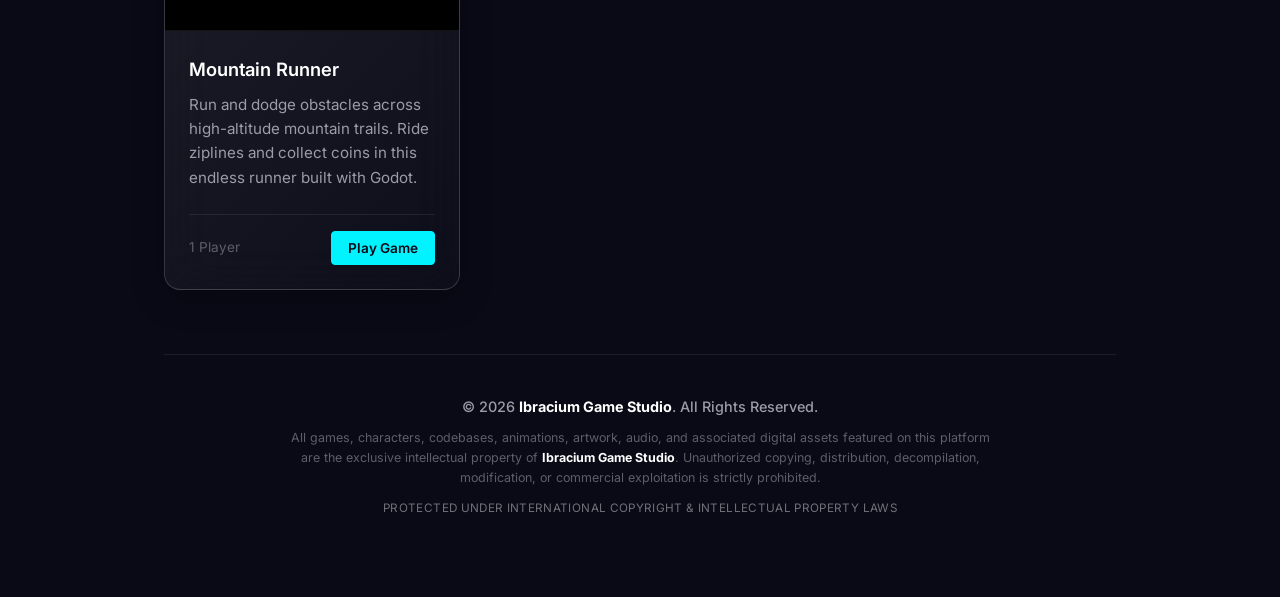
==== commit 3ccf4ff2: "Add Bansh Climber: Dhaka Rooftops game and update catalog" ====
--- a/index.html
+++ b/index.html
@@ -46,7 +46,7 @@
     <!-- Status Bar -->
     <section class="arcade-status-bar" aria-label="System status">
       <div class="live-stats">
-        Active games: <span id="activeCount">6</span>
+        Active games: <span id="activeCount">7</span>
       </div>
     </section>
 
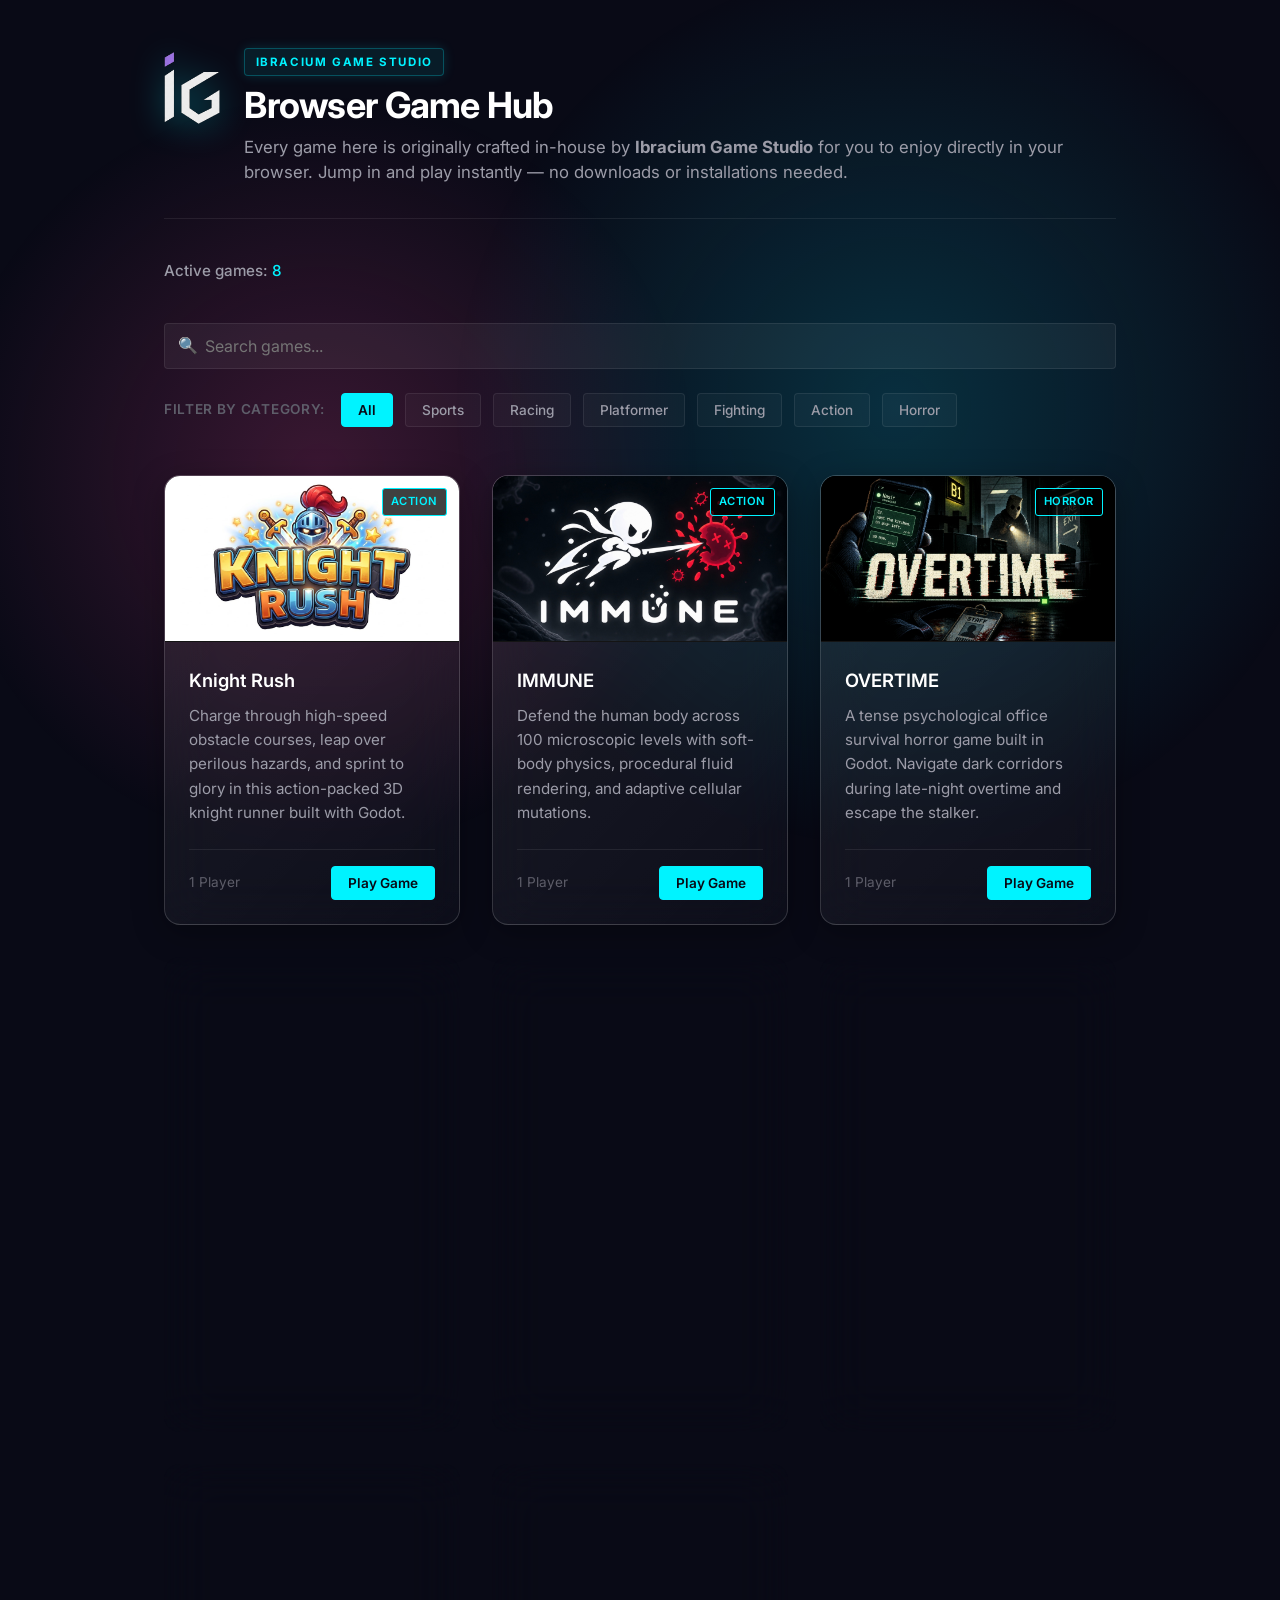
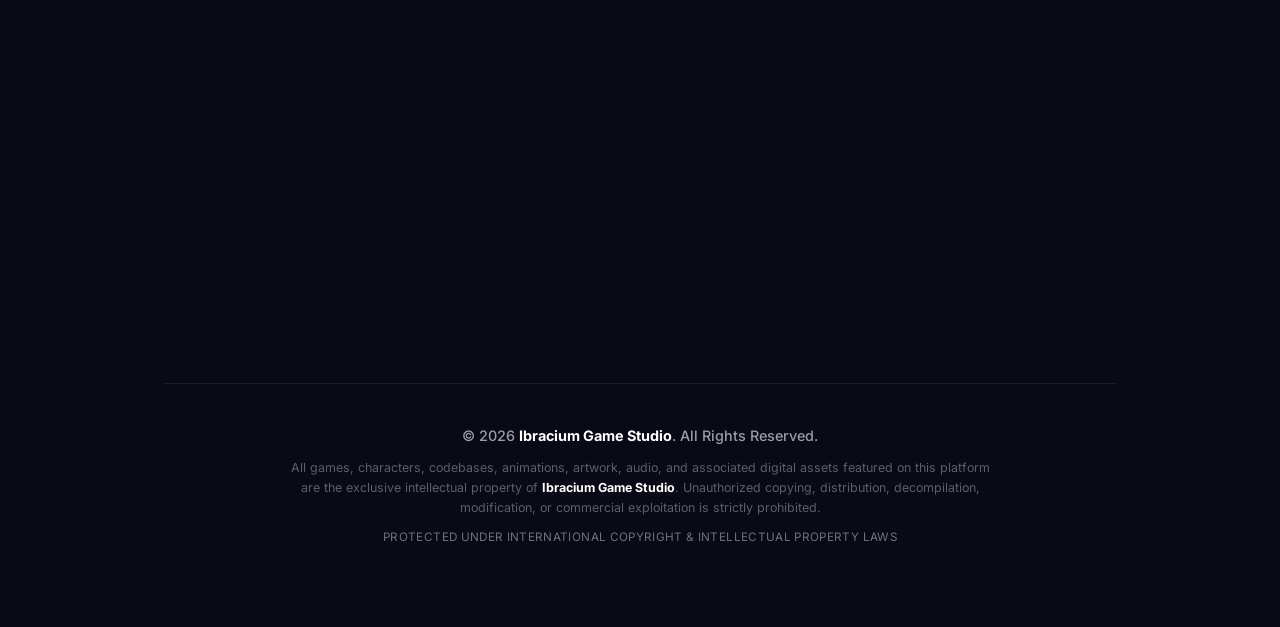
==== commit 86886147: "Add Knight Rush game and cover card" ====
--- a/index.html
+++ b/index.html
@@ -46,7 +46,7 @@
     <!-- Status Bar -->
     <section class="arcade-status-bar" aria-label="System status">
       <div class="live-stats">
-        Active games: <span id="activeCount">7</span>
+        Active games: <span id="activeCount">8</span>
       </div>
     </section>
 
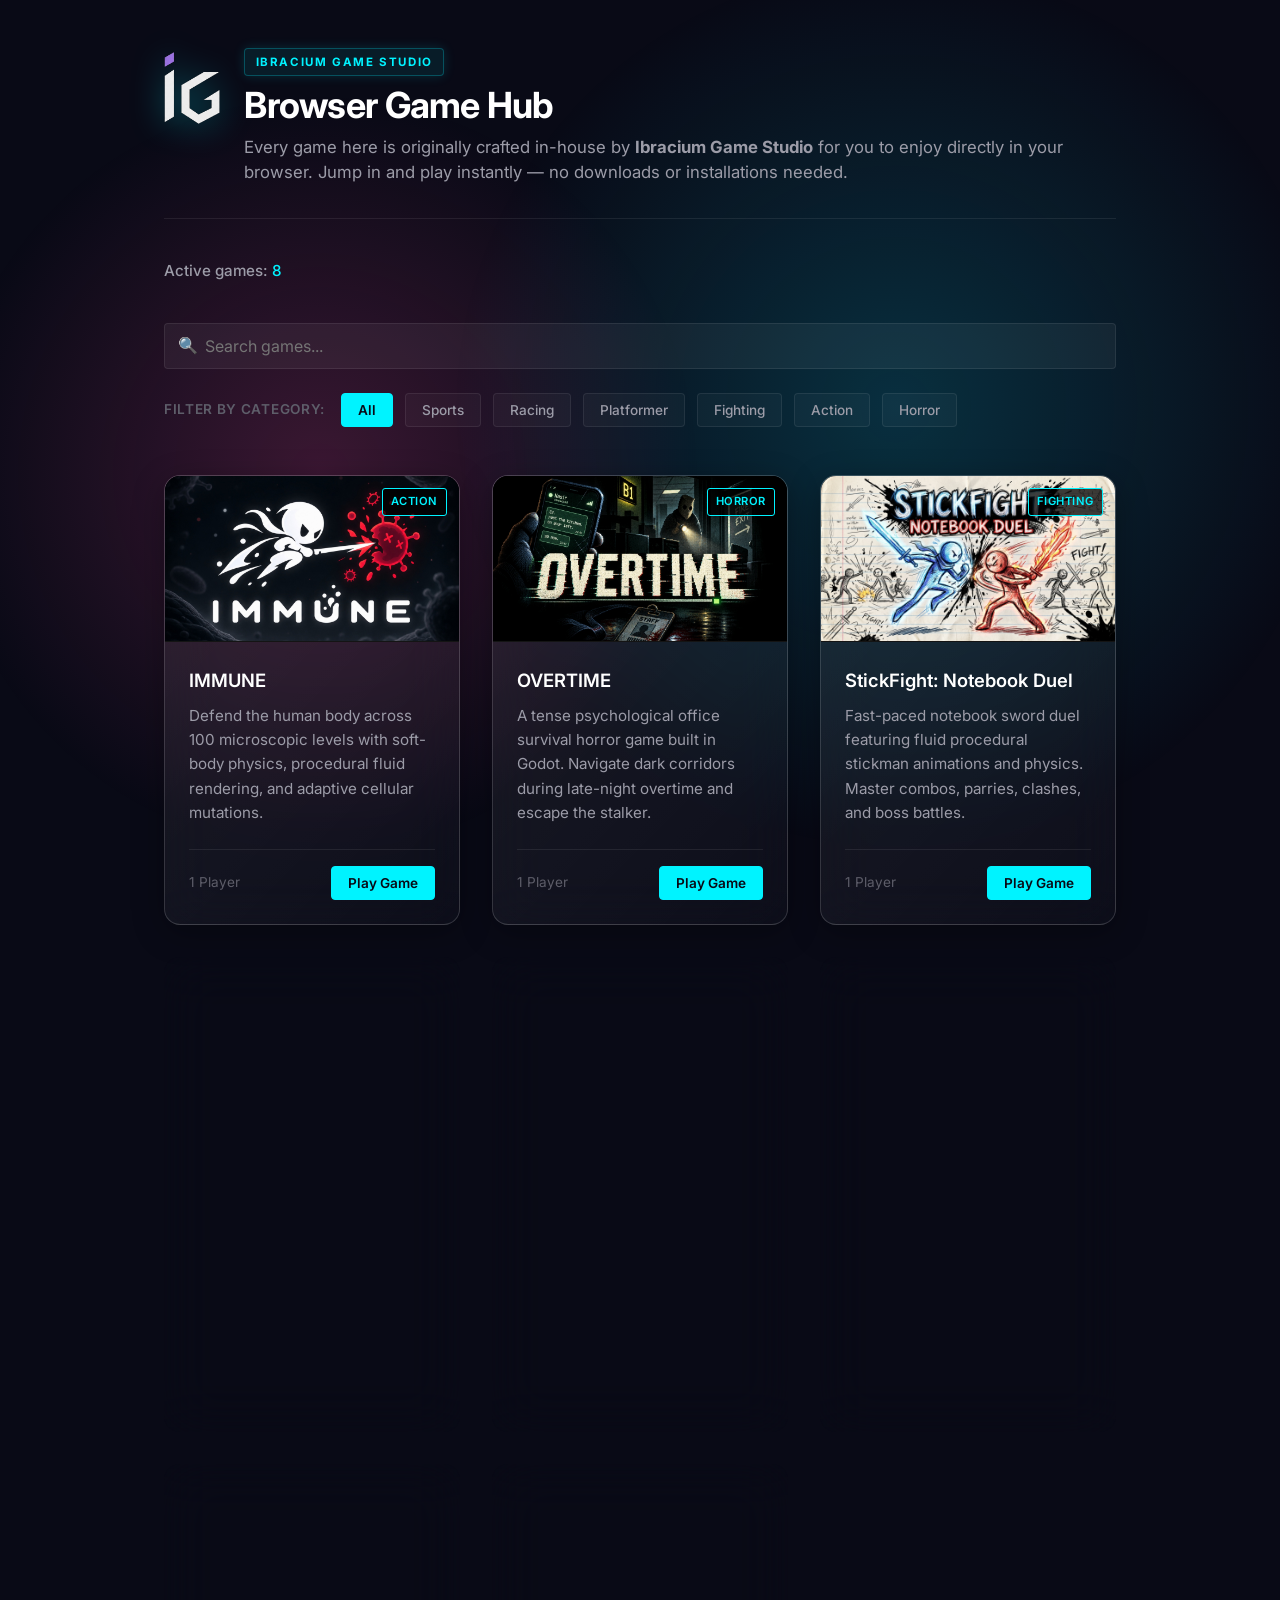
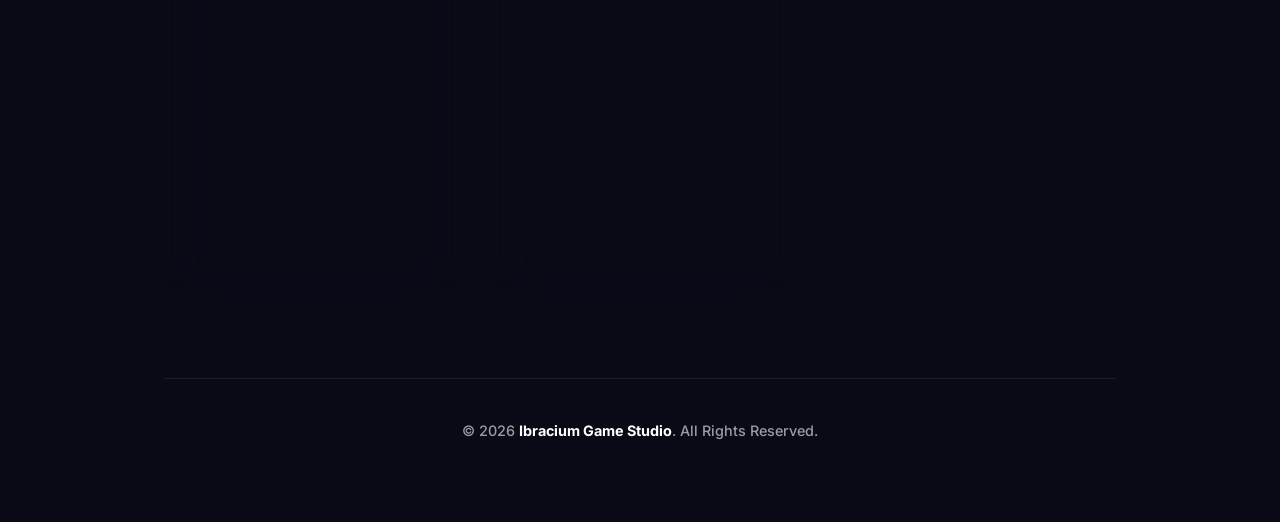
==== commit dfda7819: "Remove disclaimer and copyright protection text from footer" ====
--- a/index.html
+++ b/index.html
@@ -78,10 +78,6 @@
     <footer class="hub-footer">
       <div class="footer-content">
         <p class="copyright">© 2026 <strong>Ibracium Game Studio</strong>. All Rights Reserved.</p>
-        <p class="disclaimer">All games, characters, codebases, animations, artwork, audio, and associated digital assets featured on this platform are the exclusive intellectual property of <strong>Ibracium Game Studio</strong>. Unauthorized copying, distribution, decompilation, modification, or commercial exploitation is strictly prohibited.</p>
-        <p class="legal-links">
-          <span>Protected under International Copyright &amp; Intellectual Property Laws</span>
-        </p>
       </div>
     </footer>
   </div>
